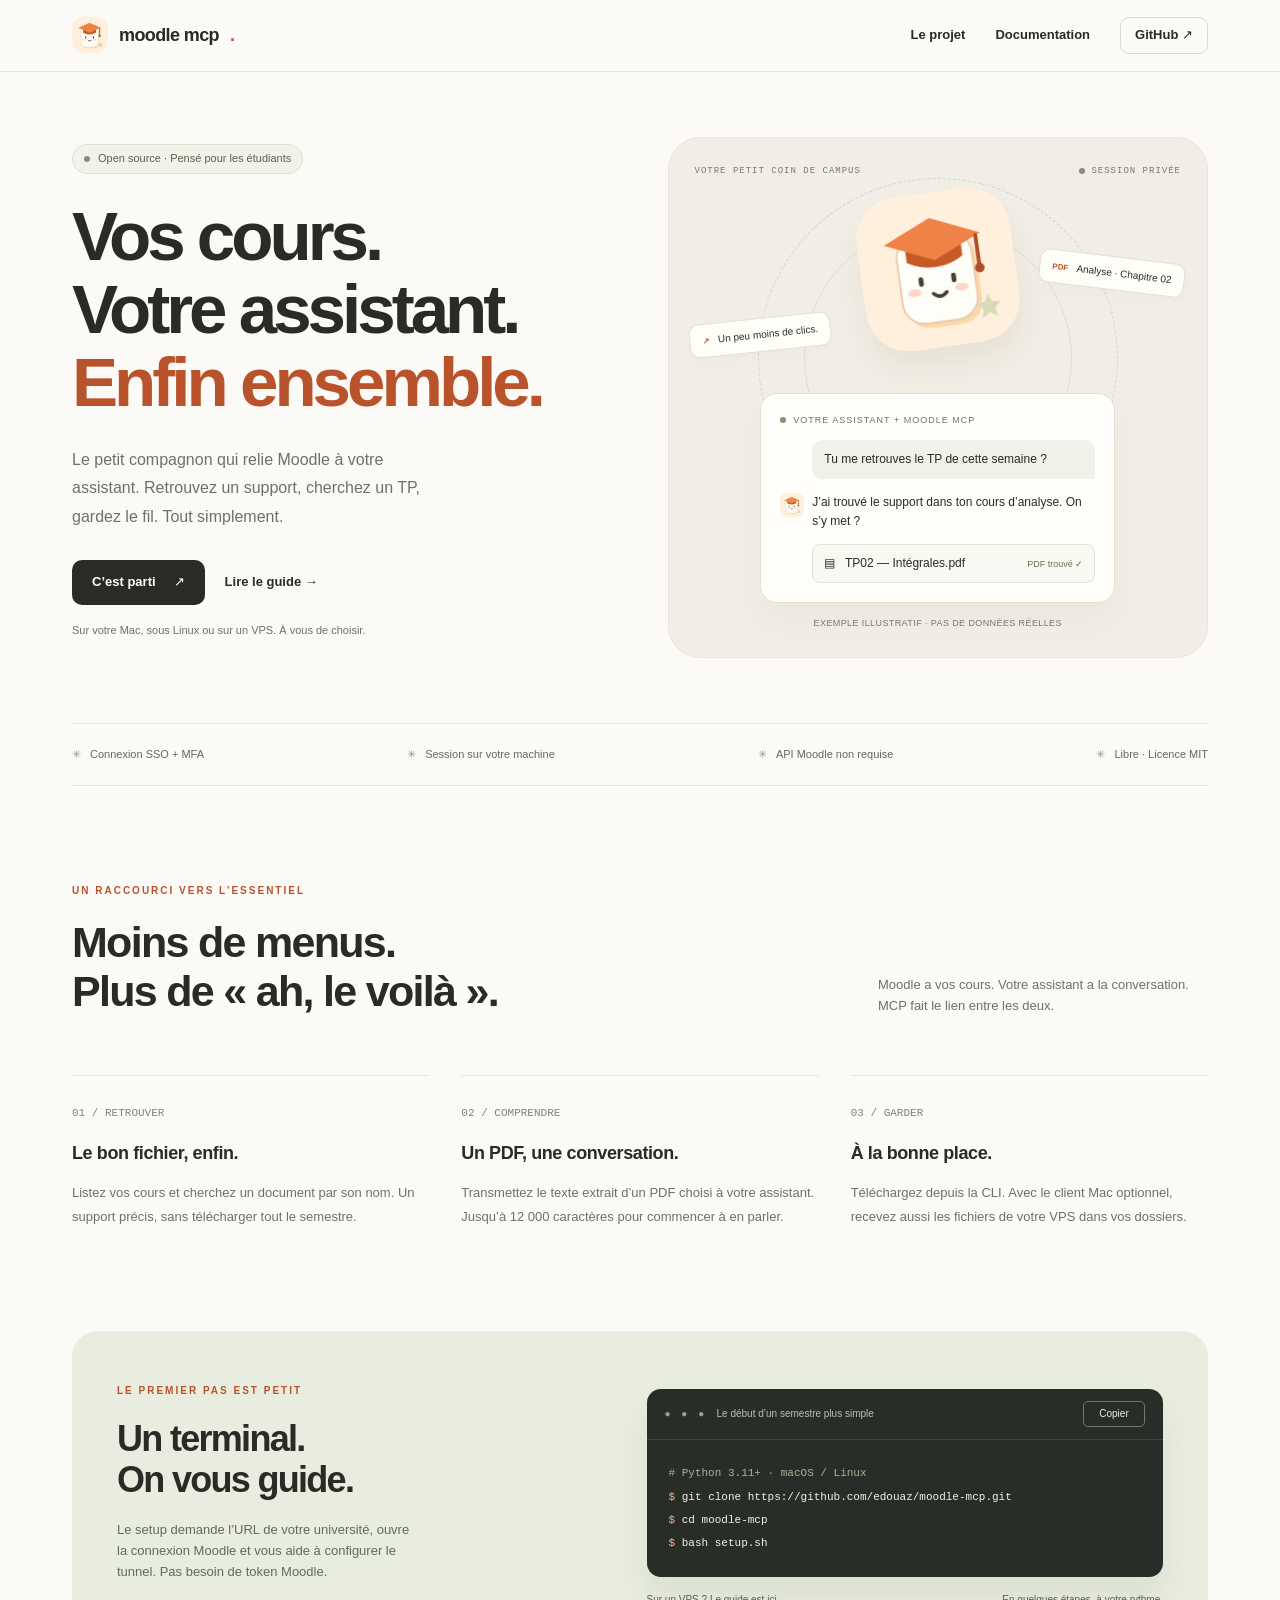
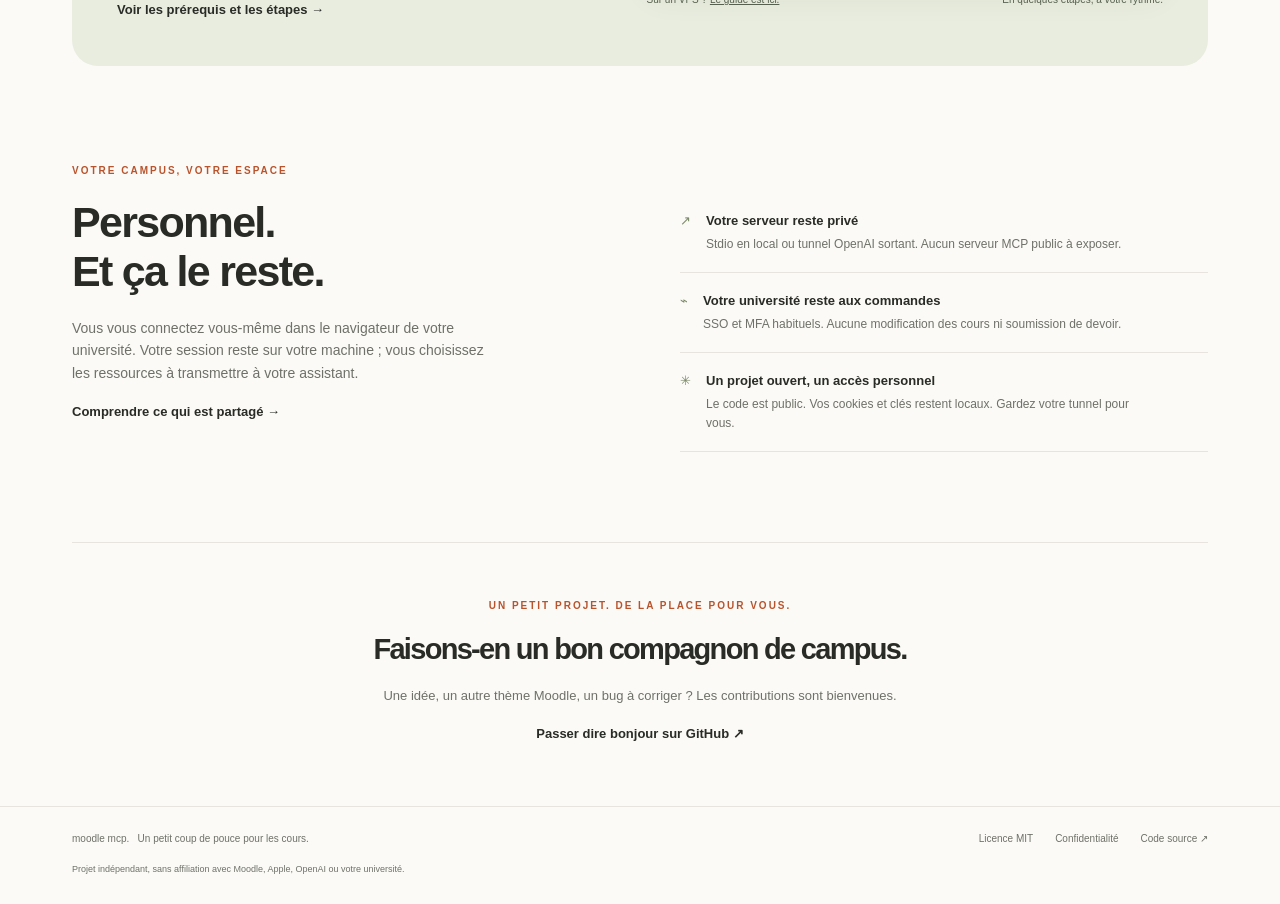
==== docs/index.html @ c66ce932 "docs: add student-friendly branding, guides and GitHub Pages website" ====
<!doctype html>
<html lang="fr">
<head><meta charset="utf-8"><meta name="viewport" content="width=device-width,initial-scale=1"><meta name="description" content="Vos cours Moodle dans votre assistant. Un serveur MCP personnel, un setup CLI guidé et vos ressources à portée de conversation. Sur Mac, Linux ou VPS."><meta name="theme-color" content="#fbfaf7"><meta property="og:title" content="Moodle MCP — Moins de clics. Plus de cours."><meta property="og:description" content="Le petit compagnon qui relie vos cours Moodle à votre assistant. Setup guidé, local ou VPS."><meta property="og:type" content="website"><title>Moodle MCP — Vos cours, à portée de conversation.</title><link rel="icon" href="assets/logo.svg" type="image/svg+xml"><link rel="stylesheet" href="assets/style.css"></head>
<body><a class="skip-link" href="#main">Aller au contenu</a>
<header><nav aria-label="Navigation principale"><a class="brand" href="./"><img src="assets/logo.svg" alt="" width="36" height="36">moodle mcp<span style="color:#b65c30">.</span></a><div class="nav-links"><a class="optional" href="#comment">Le projet</a><a href="guide.html">Documentation</a><a class="nav-github" href="https://github.com/edouaz/moodle-mcp">GitHub ↗</a></div></nav></header>
<main id="main" class="container">
<div class="hero"><div><span class="badge"><span class="dot"></span> Open source · Pensé pour les étudiants</span><h1>Vos cours.<br>Votre assistant.<br><em>Enfin ensemble.</em></h1><p class="lead">Le petit compagnon qui relie Moodle à votre assistant. Retrouvez un support, cherchez un TP, gardez le fil. Tout simplement.</p><div class="actions"><a class="button" href="#installer">C’est parti <span>↗</span></a><a class="text-link" href="guide.html">Lire le guide <span>→</span></a></div><p class="small-note">Sur votre Mac, sous Linux ou sur un VPS. À vous de choisir.</p></div>
<div class="scene" aria-label="Illustration d’une recherche de cours, exemple fictif"><div class="scene-top"><span>VOTRE PETIT COIN DE CAMPUS</span><span><i class="dot"></i> SESSION PRIVÉE</span></div><div class="orbit"></div><img class="mascot" src="assets/logo.svg" alt="Une petite page souriante avec un mortier orange" width="155" height="155"><div class="file-tag"><b>PDF</b> Analyse · Chapitre 02</div><div class="file-tag second"><b>↗</b> Un peu moins de clics.</div><div class="chat"><div class="chat-head"><span class="dot"></span> Votre assistant + Moodle MCP</div><div class="bubble">Tu me retrouves le TP de cette semaine ?</div><div class="answer"><img src="assets/logo.svg" alt="" width="24" height="24"><p>J’ai trouvé le support dans ton cours d’analyse. On s’y met ?</p></div><div class="result"><span>▤ &nbsp; TP02 — Intégrales.pdf</span><span>PDF trouvé ✓</span></div></div><div class="demo-label">EXEMPLE ILLUSTRATIF · PAS DE DONNÉES RÉELLES</div></div></div>
<div class="trust-line"><span>Connexion SSO + MFA</span><span>Session sur votre machine</span><span>API Moodle non requise</span><span>Libre · Licence MIT</span></div>
<section id="comment"><div class="section-intro"><div><span class="eyebrow">Un raccourci vers l’essentiel</span><h2>Moins de menus.<br>Plus de « ah, le voilà ».</h2></div><p>Moodle a vos cours. Votre assistant a la conversation. MCP fait le lien entre les deux.</p></div><div class="features"><article class="feature"><span class="feature-number">01 / RETROUVER</span><h3>Le bon fichier, enfin.</h3><p>Listez vos cours et cherchez un document par son nom. Un support précis, sans télécharger tout le semestre.</p></article><article class="feature"><span class="feature-number">02 / COMPRENDRE</span><h3>Un PDF, une conversation.</h3><p>Transmettez le texte extrait d’un PDF choisi à votre assistant. Jusqu’à 12 000 caractères pour commencer à en parler.</p></article><article class="feature"><span class="feature-number">03 / GARDER</span><h3>À la bonne place.</h3><p>Téléchargez depuis la CLI. Avec le client Mac optionnel, recevez aussi les fichiers de votre VPS dans vos dossiers.</p></article></div></section>
<section class="install-section" id="installer"><div class="install-panel"><div><span class="eyebrow">Le premier pas est petit</span><h2>Un terminal.<br>On vous guide.</h2><p>Le setup demande l’URL de votre université, ouvre la connexion Moodle et vous aide à configurer le tunnel. Pas besoin de token Moodle.</p><a class="text-link" href="guide.html#installation">Voir les prérequis et les étapes →</a></div><div><div class="terminal"><div class="terminal-head"><span><span class="lights">● ● ●</span> &nbsp; Le début d’un semestre plus simple</span><button class="copy-button" id="copy" type="button" aria-label="Copier les trois commandes d’installation">Copier</button></div><pre><span class="comment"># Python 3.11+ · macOS / Linux</span>
<span class="prompt">$</span> git clone https://github.com/edouaz/moodle-mcp.git
<span class="prompt">$</span> cd moodle-mcp
<span class="prompt">$</span> bash setup.sh</pre></div><div class="install-footer"><span>Sur un VPS ? <a href="guide.html#vps">Le guide est ici.</a></span><span id="copy-status" role="status" aria-live="polite">En quelques étapes, à votre rythme.</span></div></div></div></section>
<section class="privacy"><div><span class="eyebrow">Votre campus, votre espace</span><h2>Personnel.<br>Et ça le reste.</h2><p>Vous vous connectez vous-même dans le navigateur de votre université. Votre session reste sur votre machine ; vous choisissez les ressources à transmettre à votre assistant.</p><a class="text-link" href="guide.html#confidentialite">Comprendre ce qui est partagé →</a></div><div class="privacy-list"><div class="privacy-item"><span>↗</span><div><strong>Votre serveur reste privé</strong><p>Stdio en local ou tunnel OpenAI sortant. Aucun serveur MCP public à exposer.</p></div></div><div class="privacy-item"><span>⌁</span><div><strong>Votre université reste aux commandes</strong><p>SSO et MFA habituels. Aucune modification des cours ni soumission de devoir.</p></div></div><div class="privacy-item"><span>✳</span><div><strong>Un projet ouvert, un accès personnel</strong><p>Le code est public. Vos cookies et clés restent locaux. Gardez votre tunnel pour vous.</p></div></div></div></section>
<div class="closing"><span class="eyebrow">Un petit projet. De la place pour vous.</span><h2>Faisons-en un bon compagnon de campus.</h2><p>Une idée, un autre thème Moodle, un bug à corriger ? Les contributions sont bienvenues.</p><a class="text-link" href="https://github.com/edouaz/moodle-mcp/blob/main/CONTRIBUTING.md">Passer dire bonjour sur GitHub ↗</a></div>
</main><footer><div class="container footer-inner"><span>moodle mcp. &nbsp; Un petit coup de pouce pour les cours.</span><div class="footer-links"><a href="https://github.com/edouaz/moodle-mcp/blob/main/LICENSE">Licence MIT</a><a href="guide.html#confidentialite">Confidentialité</a><a href="https://github.com/edouaz/moodle-mcp">Code source ↗</a></div></div><div class="container" style="margin-top:15px;font-size:9px">Projet indépendant, sans affiliation avec Moodle, Apple, OpenAI ou votre université.</div></footer>
<script src="assets/site.js" defer></script></body></html>
---- docs/assets/style.css ----
:root{--ink:#292b26;--muted:#6f7168;--paper:#fbfaf7;--line:#e6e4dc;--orange:#b9532b;--peach:#f6e7d6;--green:#e9eddf;--mono:ui-monospace,SFMono-Regular,Consolas,monospace}*{box-sizing:border-box}html{scroll-behavior:smooth;scroll-padding-top:95px}body{margin:0;background:var(--paper);color:var(--ink);font-family:-apple-system,BlinkMacSystemFont,"Segoe UI",sans-serif;line-height:1.6}a{color:inherit;text-decoration:none}a:hover{color:var(--orange)}button{font:inherit}a:focus-visible,button:focus-visible{outline:3px solid var(--orange);outline-offset:5px}header{position:sticky;top:0;z-index:10;background:#fbfaf7f2;backdrop-filter:blur(18px);border-bottom:1px solid var(--line)}nav{max-width:1200px;margin:auto;display:flex;justify-content:space-between;align-items:center;padding:17px 32px}.brand{font-size:18px;font-weight:650;letter-spacing:-.6px;display:flex;align-items:center;gap:11px}.brand img{width:36px;height:36px;border-radius:11px}.nav-links{display:flex;align-items:center;gap:30px;font-size:13px;font-weight:550}.nav-github{border:1px solid #d7d8ce;padding:7px 14px;border-radius:9px}.container{max-width:1200px;margin:auto;padding:0 32px}.eyebrow{text-transform:uppercase;letter-spacing:2px;font-size:10px;font-weight:700;color:var(--orange)}.hero{display:grid;grid-template-columns:1fr 1fr;gap:55px;align-items:center;min-height:645px;padding-top:65px;padding-bottom:65px}.badge{display:inline-flex;align-items:center;gap:8px;font-size:11px;border:1px solid #dfdfd2;background:#f1f2e9;padding:5px 11px;border-radius:30px;color:#59634b}.dot{width:6px;height:6px;border-radius:100%;background:#839370}h1{font-size:clamp(48px,5.4vw,74px);line-height:1.06;letter-spacing:-4px;font-weight:580;margin:26px 0}h1 em{font-style:normal;color:var(--orange)}.lead{color:var(--muted);font-size:16px;max-width:380px;line-height:1.8}.actions{display:flex;flex-wrap:wrap;align-items:center;gap:20px;margin-top:28px}.button{display:inline-flex;align-items:center;gap:18px;padding:12px 20px;border-radius:10px;background:var(--ink);color:white;font-size:13px;font-weight:550;border:0;cursor:pointer}.button:hover{background:var(--orange);color:white}.text-link{font-size:13px;font-weight:600}.small-note{font-size:11px;color:var(--muted);margin-top:17px}.scene{background:#f0eee6;border:1px solid #e7e5dd;border-radius:32px;position:relative;min-height:450px;overflow:hidden;padding:26px}.scene-top{display:flex;align-items:center;justify-content:space-between;font-family:var(--mono);font-size:9px;letter-spacing:1px;color:#767a6c}.scene-top span:last-child{display:flex;align-items:center;gap:6px}.orbit{position:absolute;width:360px;height:360px;border-radius:50%;border:1px dashed #d4d3c6;left:50%;top:40px;transform:translateX(-50%)}.orbit:after{content:"";position:absolute;inset:45px;border:1px solid #e0ddd1;border-radius:50%}.mascot{position:absolute;width:155px;left:50%;top:54px;transform:translateX(-50%) rotate(-8deg);filter:drop-shadow(0 17px 14px #9b74451a);border-radius:43px}.file-tag{position:absolute;top:118px;right:22px;background:#fffdf8;padding:8px 12px;border:1px solid #e5e0d6;border-radius:10px;font-size:10px;transform:rotate(7deg);box-shadow:0 5px 16px #33333305}.file-tag.second{top:180px;left:20px;right:auto;transform:rotate(-6deg)}.file-tag b{color:var(--orange);margin-right:6px;font-size:8px}.chat{position:relative;z-index:1;margin:215px auto 0;max-width:355px;background:#fffefa;border:1px solid #e2dfd4;border-radius:17px;padding:19px;box-shadow:0 18px 30px #7c6e4a0b;font-size:12px}.chat-head{display:flex;align-items:center;gap:7px;font-size:9px;text-transform:uppercase;letter-spacing:1px;color:var(--muted);margin-bottom:12px}.bubble{background:#f1f0e9;padding:10px 12px;border-radius:11px 11px 2px 11px;margin-left:32px}.answer{padding-top:14px;display:flex;gap:8px}.answer img{width:24px;height:24px}.answer p{margin:0}.result{margin:13px 0 0 32px;border:1px solid #e2e3d9;border-radius:8px;padding:9px 11px;display:flex;justify-content:space-between;align-items:center;background:#f8f9f2}.result span:last-child{font-size:9px;color:#65734f}.demo-label{text-align:center;margin-top:13px;font-size:9px;letter-spacing:.4px;color:#767a6c}.trust-line{display:flex;justify-content:space-between;border-top:1px solid var(--line);border-bottom:1px solid var(--line);padding:22px 0;gap:15px;color:#65695c;font-size:11px}.trust-line span:before{content:"✳";color:#8f9b79;margin-right:9px}section{padding:90px 0}h2{font-size:clamp(30px,3.5vw,43px);letter-spacing:-1.7px;line-height:1.15;font-weight:550;margin:16px 0 20px}.section-intro{display:flex;justify-content:space-between;align-items:end;gap:35px;margin-bottom:38px}.section-intro p{max-width:330px;font-size:13px;color:var(--muted);margin-bottom:20px}.features{display:grid;grid-template-columns:repeat(3,1fr);gap:32px}.feature{border-top:1px solid var(--line);padding-top:22px}.feature-number{font-family:var(--mono);font-size:11px;color:#818673}.feature h3{font-size:18px;letter-spacing:-.4px;font-weight:550;margin:16px 0 9px}.feature p{font-size:13px;line-height:1.8;color:var(--muted)}.install-section{padding-top:0}.install-panel{border-radius:26px;background:var(--green);padding:45px;display:grid;grid-template-columns:1fr 1.1fr;gap:60px;align-items:center}.install-panel h2{font-size:36px}.install-panel p{font-size:13px;color:#626b56;max-width:300px}.terminal{background:#292d27;color:#f3f4eb;border-radius:14px;overflow:hidden;box-shadow:0 20px 30px #35442c13}.terminal-head{border-bottom:1px solid #41453b;padding:12px 18px;display:flex;justify-content:space-between;align-items:center;font-size:10px;color:#bcc3b2}.lights{letter-spacing:4px;color:#9aa18b}.terminal pre{margin:0;padding:22px;font-family:var(--mono);font-size:11px;line-height:2.1;overflow:auto}.terminal .comment{color:#a8b59a}.terminal .prompt{color:#f0b58e}.copy-button{background:transparent;border:1px solid #707866;color:#eef0e6;border-radius:5px;font-size:10px;padding:4px 9px;cursor:pointer;min-width:62px}.install-footer{display:flex;justify-content:space-between;gap:12px;margin-top:15px;font-size:10px;color:#57604e}.install-footer a{text-decoration:underline}.privacy{display:grid;grid-template-columns:1fr 1fr;gap:80px;padding-top:0}.privacy p{color:var(--muted);font-size:14px;max-width:425px}.privacy-list{margin-top:37px}.privacy-item{display:flex;gap:15px;border-bottom:1px solid var(--line);padding:18px 0;font-size:13px}.privacy-item span{color:#7a8966}.privacy-item p{margin:0;font-size:12px}.privacy-item strong{display:block;font-size:13px;font-weight:550;margin-bottom:3px}.closing{text-align:center;padding:48px 25px 60px;border-top:1px solid var(--line)}.closing h2{font-size:29px}.closing p{font-size:13px;color:var(--muted)}footer{border-top:1px solid var(--line);padding:24px 0 28px;font-size:10px;color:var(--muted)}.footer-inner{display:flex;justify-content:space-between;align-items:center;gap:20px}.footer-links{display:flex;gap:22px}.guide-layout{display:grid;grid-template-columns:205px 1fr;gap:70px;padding-top:55px;padding-bottom:75px}.sidebar{position:sticky;top:110px;align-self:start;font-size:12px}.sidebar a{display:block;padding:8px 0;color:var(--muted)}.sidebar a:hover{color:var(--orange)}.sidebar strong{font-size:10px;text-transform:uppercase;letter-spacing:1px}.guide-main{max-width:760px}.guide-main h1{font-size:48px;letter-spacing:-2px;margin-top:18px}.guide-main h2{font-size:28px;letter-spacing:-1px;margin-top:0}.guide-main h3{font-size:17px;margin-top:30px}.guide-main section{padding:35px 0;border-top:1px solid var(--line)}.guide-main p,.guide-main li{font-size:14px;color:#5f6458}.guide-main a:not(.button){text-decoration:underline;text-underline-offset:3px;color:var(--orange)}.guide-main code{font-family:var(--mono);font-size:12px;background:#edede5;border-radius:4px;padding:2px 5px}.guide-main pre{background:#292d27;color:#f3f4eb;padding:20px;border-radius:12px;overflow:auto;line-height:1.9}.guide-main pre code{padding:0;background:none;color:inherit}.callout{border-left:3px solid #bd713f;background:#f4ecdf;padding:12px 18px;border-radius:0 8px 8px 0;font-size:13px;margin:22px 0}.guide-main table{width:100%;border-collapse:collapse;font-size:12px;margin:22px 0}.guide-main td,.guide-main th{text-align:left;border-bottom:1px solid var(--line);padding:11px 9px;vertical-align:top}.guide-main details{border-bottom:1px solid var(--line);padding:15px 0}.guide-main summary{cursor:pointer;font-size:14px;font-weight:550}.skip-link{position:absolute;left:10px;top:-100px;background:white;padding:10px;z-index:20}.skip-link:focus{top:10px}@media(max-width:900px){.hero{gap:25px}h1{letter-spacing:-2.5px}.scene{min-height:425px;padding:20px}.file-tag{right:8px;font-size:9px}.file-tag.second{left:8px}.install-panel{gap:30px;padding:30px}.privacy{gap:40px}.guide-layout{gap:30px;grid-template-columns:160px 1fr}}@media(max-width:680px){nav{padding:13px 20px}.container{padding-left:22px;padding-right:22px}.brand{font-size:16px}.nav-links{gap:15px;font-size:11px}.nav-links .optional{display:none}.hero{grid-template-columns:1fr;padding-top:42px;padding-bottom:35px;gap:35px}.hero h1{font-size:56px;max-width:430px}.lead{max-width:390px;font-size:15px}.scene{min-height:430px;max-width:470px;width:100%;margin:auto}.trust-line{flex-wrap:wrap;gap:12px;font-size:10px}.trust-line span{flex-basis:45%}section{padding:55px 0}.section-intro{display:block;margin-bottom:25px}.section-intro p{max-width:100%}.features{grid-template-columns:1fr;gap:13px}.feature{padding-top:15px}.feature h3{margin-top:8px}.install-panel{grid-template-columns:1fr;padding:25px;gap:20px;border-radius:20px}.install-panel h2{font-size:31px}.terminal pre{font-size:10px;padding:15px}.install-footer{font-size:9px}.privacy{grid-template-columns:1fr;gap:5px}.privacy-list{margin-top:0}.footer-inner{align-items:start;flex-direction:column}.guide-layout{display:block;padding-top:30px}.sidebar{position:static;display:flex;gap:15px;overflow:auto;margin-bottom:25px;white-space:nowrap}.sidebar strong{display:none}.guide-main h1{font-size:39px}.guide-main table{font-size:11px}.guide-main td{padding:9px 4px}}@media(prefers-reduced-motion:reduce){html{scroll-behavior:auto}}

.hero>*,.install-panel>*{min-width:0}@media(max-width:680px){.hero h1{font-size:clamp(43px,14vw,56px)}}
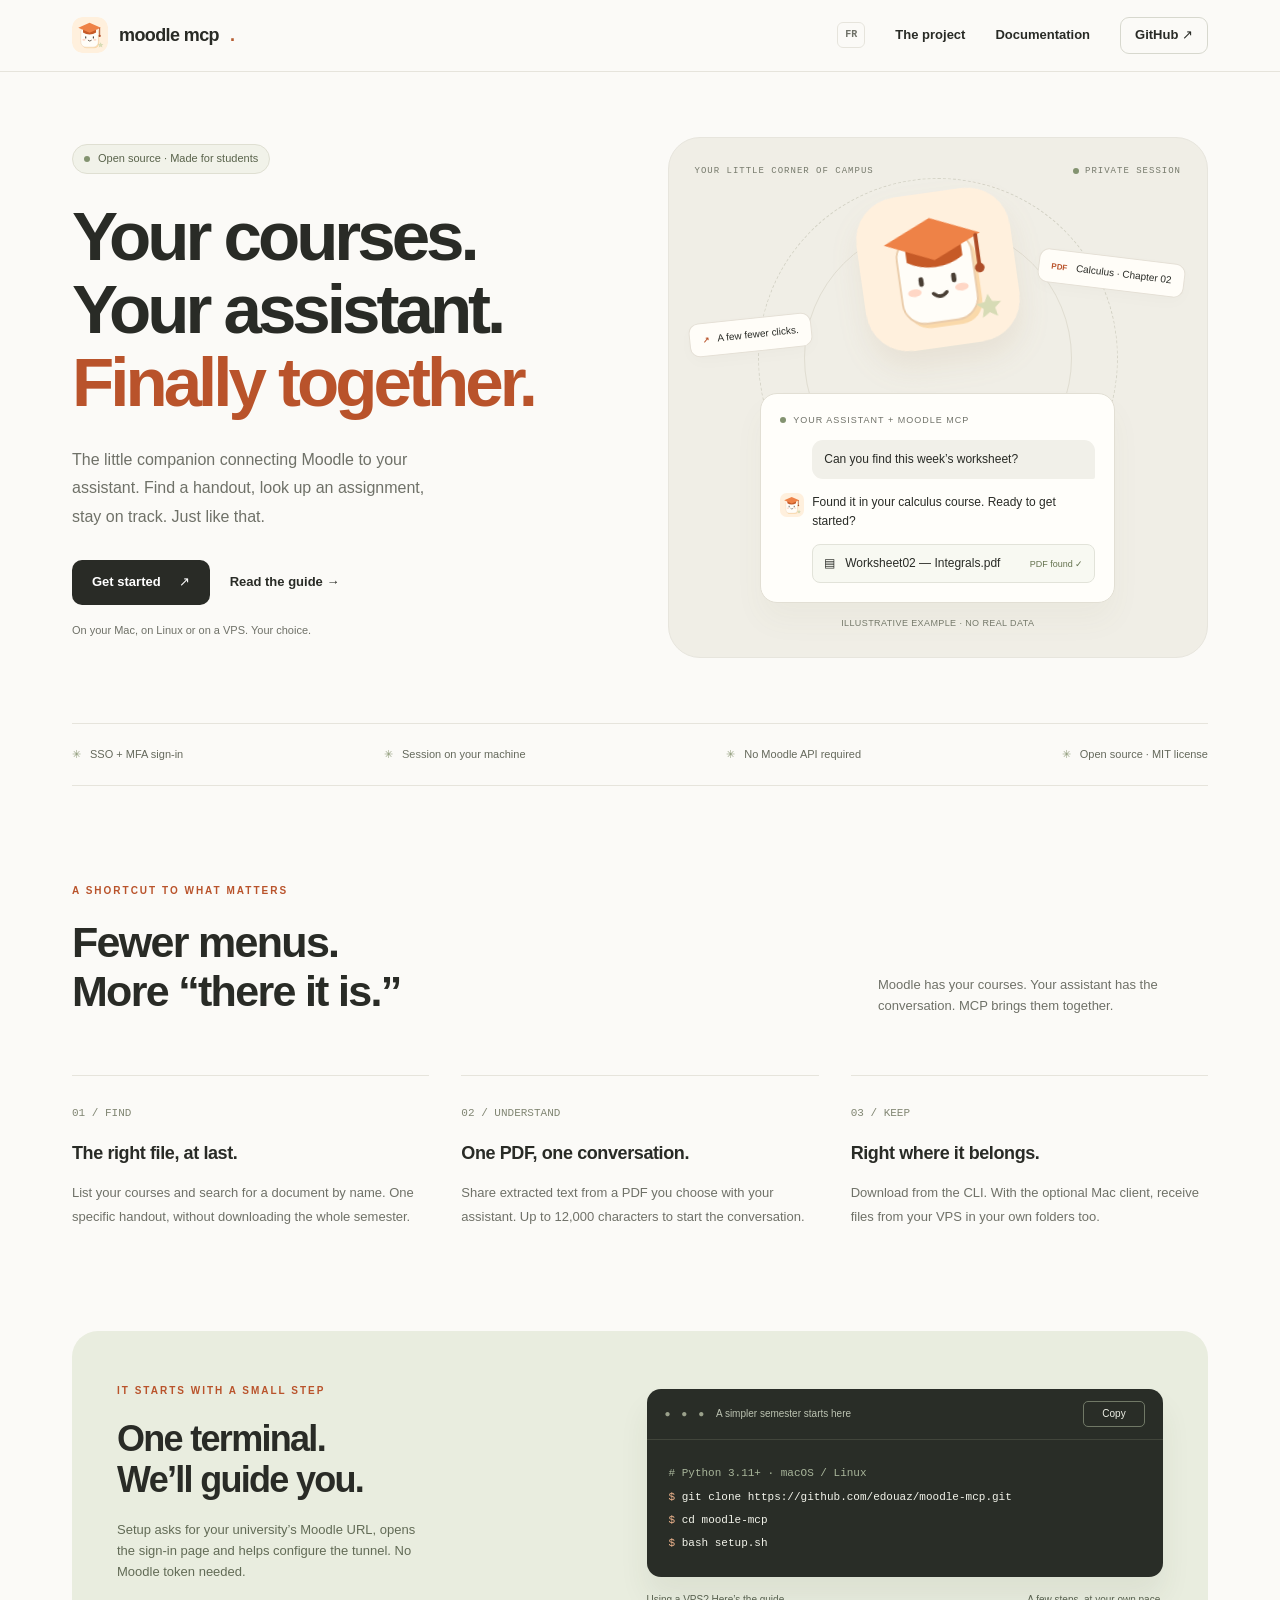
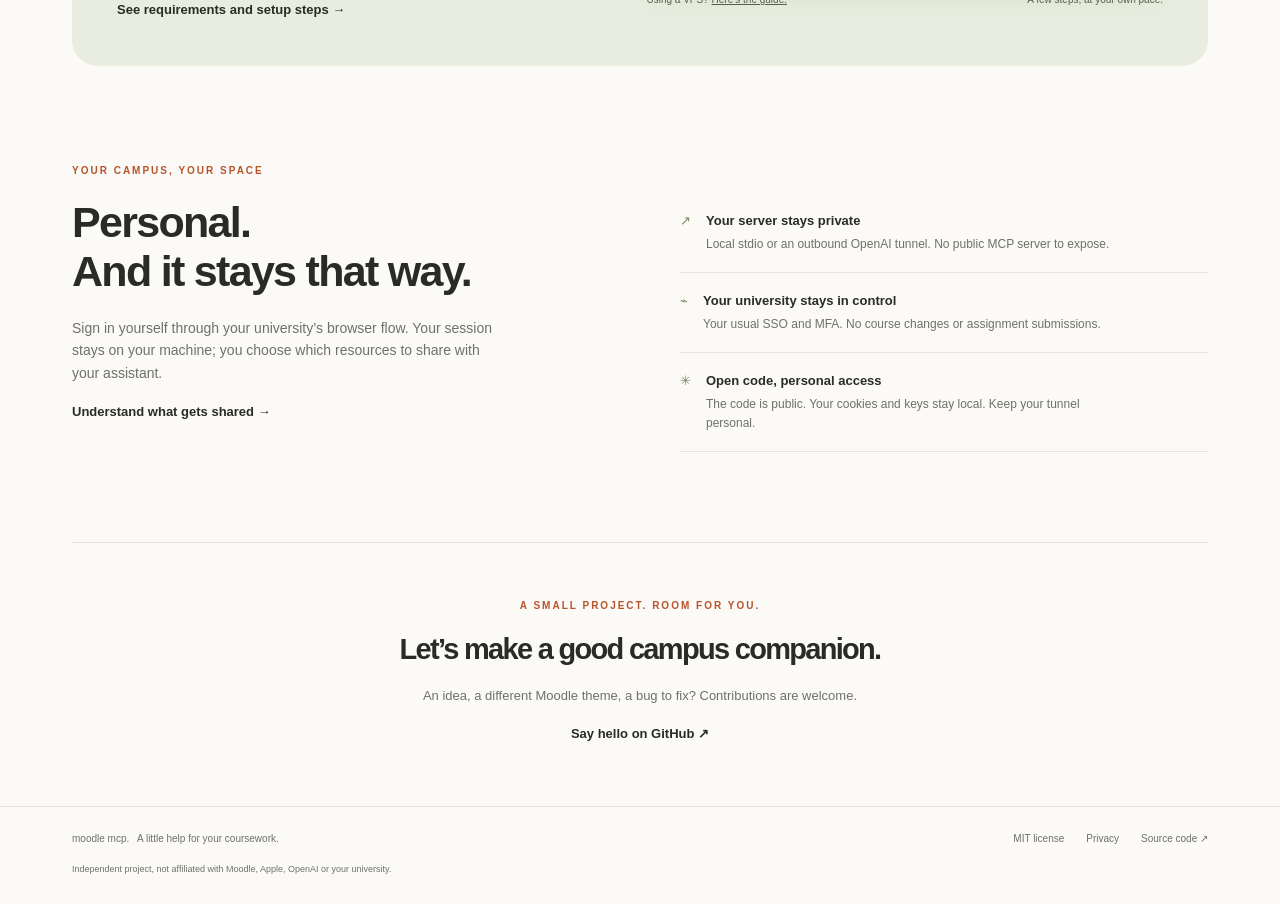
==== commit 1181ed23: "docs: publish English guides and add EN/FR website navigation" ====
--- a/docs/index.html
+++ b/docs/index.html
@@ -1,18 +1,18 @@
 <!doctype html>
-<html lang="fr">
-<head><meta charset="utf-8"><meta name="viewport" content="width=device-width,initial-scale=1"><meta name="description" content="Vos cours Moodle dans votre assistant. Un serveur MCP personnel, un setup CLI guidé et vos ressources à portée de conversation. Sur Mac, Linux ou VPS."><meta name="theme-color" content="#fbfaf7"><meta property="og:title" content="Moodle MCP — Moins de clics. Plus de cours."><meta property="og:description" content="Le petit compagnon qui relie vos cours Moodle à votre assistant. Setup guidé, local ou VPS."><meta property="og:type" content="website"><title>Moodle MCP — Vos cours, à portée de conversation.</title><link rel="icon" href="assets/logo.svg" type="image/svg+xml"><link rel="stylesheet" href="assets/style.css"></head>
-<body><a class="skip-link" href="#main">Aller au contenu</a>
-<header><nav aria-label="Navigation principale"><a class="brand" href="./"><img src="assets/logo.svg" alt="" width="36" height="36">moodle mcp<span style="color:#b65c30">.</span></a><div class="nav-links"><a class="optional" href="#comment">Le projet</a><a href="guide.html">Documentation</a><a class="nav-github" href="https://github.com/edouaz/moodle-mcp">GitHub ↗</a></div></nav></header>
+<html lang="en">
+<head><meta charset="utf-8"><meta name="viewport" content="width=device-width,initial-scale=1"><meta name="description" content="Your Moodle courses in your assistant. A personal MCP server, guided CLI setup and course materials a conversation away. On Mac, Linux or VPS."><meta name="theme-color" content="#fbfaf7"><meta property="og:title" content="Moodle MCP — Fewer clicks. More learning."><meta property="og:description" content="The little companion connecting your Moodle courses to your assistant. Guided setup, local or VPS."><meta property="og:type" content="website"><title>Moodle MCP — Your courses, a conversation away.</title><link rel="icon" href="assets/logo.svg" type="image/svg+xml"><link rel="stylesheet" href="assets/style.css"><link rel="alternate" hreflang="en" href="https://edouaz.github.io/moodle-mcp/"><link rel="alternate" hreflang="fr" href="https://edouaz.github.io/moodle-mcp/fr/"><link rel="alternate" hreflang="x-default" href="https://edouaz.github.io/moodle-mcp/"></head>
+<body><a class="skip-link" href="#main">Skip to content</a>
+<header><nav aria-label="Main navigation"><a class="brand" href="./"><img src="assets/logo.svg" alt="" width="36" height="36">moodle mcp<span style="color:#b65c30">.</span></a><div class="nav-links"><a class="language-switch" href="fr/index.html" lang="fr" hreflang="fr" aria-label="Lire en français">FR</a><a class="optional" href="#comment">The project</a><a href="guide.html">Documentation</a><a class="nav-github" href="https://github.com/edouaz/moodle-mcp">GitHub ↗</a></div></nav></header>
 <main id="main" class="container">
-<div class="hero"><div><span class="badge"><span class="dot"></span> Open source · Pensé pour les étudiants</span><h1>Vos cours.<br>Votre assistant.<br><em>Enfin ensemble.</em></h1><p class="lead">Le petit compagnon qui relie Moodle à votre assistant. Retrouvez un support, cherchez un TP, gardez le fil. Tout simplement.</p><div class="actions"><a class="button" href="#installer">C’est parti <span>↗</span></a><a class="text-link" href="guide.html">Lire le guide <span>→</span></a></div><p class="small-note">Sur votre Mac, sous Linux ou sur un VPS. À vous de choisir.</p></div>
-<div class="scene" aria-label="Illustration d’une recherche de cours, exemple fictif"><div class="scene-top"><span>VOTRE PETIT COIN DE CAMPUS</span><span><i class="dot"></i> SESSION PRIVÉE</span></div><div class="orbit"></div><img class="mascot" src="assets/logo.svg" alt="Une petite page souriante avec un mortier orange" width="155" height="155"><div class="file-tag"><b>PDF</b> Analyse · Chapitre 02</div><div class="file-tag second"><b>↗</b> Un peu moins de clics.</div><div class="chat"><div class="chat-head"><span class="dot"></span> Votre assistant + Moodle MCP</div><div class="bubble">Tu me retrouves le TP de cette semaine ?</div><div class="answer"><img src="assets/logo.svg" alt="" width="24" height="24"><p>J’ai trouvé le support dans ton cours d’analyse. On s’y met ?</p></div><div class="result"><span>▤ &nbsp; TP02 — Intégrales.pdf</span><span>PDF trouvé ✓</span></div></div><div class="demo-label">EXEMPLE ILLUSTRATIF · PAS DE DONNÉES RÉELLES</div></div></div>
-<div class="trust-line"><span>Connexion SSO + MFA</span><span>Session sur votre machine</span><span>API Moodle non requise</span><span>Libre · Licence MIT</span></div>
-<section id="comment"><div class="section-intro"><div><span class="eyebrow">Un raccourci vers l’essentiel</span><h2>Moins de menus.<br>Plus de « ah, le voilà ».</h2></div><p>Moodle a vos cours. Votre assistant a la conversation. MCP fait le lien entre les deux.</p></div><div class="features"><article class="feature"><span class="feature-number">01 / RETROUVER</span><h3>Le bon fichier, enfin.</h3><p>Listez vos cours et cherchez un document par son nom. Un support précis, sans télécharger tout le semestre.</p></article><article class="feature"><span class="feature-number">02 / COMPRENDRE</span><h3>Un PDF, une conversation.</h3><p>Transmettez le texte extrait d’un PDF choisi à votre assistant. Jusqu’à 12 000 caractères pour commencer à en parler.</p></article><article class="feature"><span class="feature-number">03 / GARDER</span><h3>À la bonne place.</h3><p>Téléchargez depuis la CLI. Avec le client Mac optionnel, recevez aussi les fichiers de votre VPS dans vos dossiers.</p></article></div></section>
-<section class="install-section" id="installer"><div class="install-panel"><div><span class="eyebrow">Le premier pas est petit</span><h2>Un terminal.<br>On vous guide.</h2><p>Le setup demande l’URL de votre université, ouvre la connexion Moodle et vous aide à configurer le tunnel. Pas besoin de token Moodle.</p><a class="text-link" href="guide.html#installation">Voir les prérequis et les étapes →</a></div><div><div class="terminal"><div class="terminal-head"><span><span class="lights">● ● ●</span> &nbsp; Le début d’un semestre plus simple</span><button class="copy-button" id="copy" type="button" aria-label="Copier les trois commandes d’installation">Copier</button></div><pre><span class="comment"># Python 3.11+ · macOS / Linux</span>
+<div class="hero"><div><span class="badge"><span class="dot"></span> Open source · Made for students</span><h1>Your courses.<br>Your assistant.<br><em>Finally together.</em></h1><p class="lead">The little companion connecting Moodle to your assistant. Find a handout, look up an assignment, stay on track. Just like that.</p><div class="actions"><a class="button" href="#installer">Get started <span>↗</span></a><a class="text-link" href="guide.html">Read the guide <span>→</span></a></div><p class="small-note">On your Mac, on Linux or on a VPS. Your choice.</p></div>
+<div class="scene" aria-label="Illustrative course search with fictional data"><div class="scene-top"><span>YOUR LITTLE CORNER OF CAMPUS</span><span><i class="dot"></i> PRIVATE SESSION</span></div><div class="orbit"></div><img class="mascot" src="assets/logo.svg" alt="A smiling little page wearing an orange graduation cap" width="155" height="155"><div class="file-tag"><b>PDF</b> Calculus · Chapter 02</div><div class="file-tag second"><b>↗</b> A few fewer clicks.</div><div class="chat"><div class="chat-head"><span class="dot"></span> Your assistant + Moodle MCP</div><div class="bubble">Can you find this week’s worksheet?</div><div class="answer"><img src="assets/logo.svg" alt="" width="24" height="24"><p>Found it in your calculus course. Ready to get started?</p></div><div class="result"><span>▤ &nbsp; Worksheet02 — Integrals.pdf</span><span>PDF found ✓</span></div></div><div class="demo-label">ILLUSTRATIVE EXAMPLE · NO REAL DATA</div></div></div>
+<div class="trust-line"><span>SSO + MFA sign-in</span><span>Session on your machine</span><span>No Moodle API required</span><span>Open source · MIT license</span></div>
+<section id="comment"><div class="section-intro"><div><span class="eyebrow">A shortcut to what matters</span><h2>Fewer menus.<br>More “there it is.”</h2></div><p>Moodle has your courses. Your assistant has the conversation. MCP brings them together.</p></div><div class="features"><article class="feature"><span class="feature-number">01 / FIND</span><h3>The right file, at last.</h3><p>List your courses and search for a document by name. One specific handout, without downloading the whole semester.</p></article><article class="feature"><span class="feature-number">02 / UNDERSTAND</span><h3>One PDF, one conversation.</h3><p>Share extracted text from a PDF you choose with your assistant. Up to 12,000 characters to start the conversation.</p></article><article class="feature"><span class="feature-number">03 / KEEP</span><h3>Right where it belongs.</h3><p>Download from the CLI. With the optional Mac client, receive files from your VPS in your own folders too.</p></article></div></section>
+<section class="install-section" id="installer"><div class="install-panel"><div><span class="eyebrow">It starts with a small step</span><h2>One terminal.<br>We’ll guide you.</h2><p>Setup asks for your university’s Moodle URL, opens the sign-in page and helps configure the tunnel. No Moodle token needed.</p><a class="text-link" href="guide.html#installation">See requirements and setup steps →</a></div><div><div class="terminal"><div class="terminal-head"><span><span class="lights">● ● ●</span> &nbsp; A simpler semester starts here</span><button class="copy-button" id="copy" type="button" aria-label="Copy the three installation commands">Copy</button></div><pre><span class="comment"># Python 3.11+ · macOS / Linux</span>
 <span class="prompt">$</span> git clone https://github.com/edouaz/moodle-mcp.git
 <span class="prompt">$</span> cd moodle-mcp
-<span class="prompt">$</span> bash setup.sh</pre></div><div class="install-footer"><span>Sur un VPS ? <a href="guide.html#vps">Le guide est ici.</a></span><span id="copy-status" role="status" aria-live="polite">En quelques étapes, à votre rythme.</span></div></div></div></section>
-<section class="privacy"><div><span class="eyebrow">Votre campus, votre espace</span><h2>Personnel.<br>Et ça le reste.</h2><p>Vous vous connectez vous-même dans le navigateur de votre université. Votre session reste sur votre machine ; vous choisissez les ressources à transmettre à votre assistant.</p><a class="text-link" href="guide.html#confidentialite">Comprendre ce qui est partagé →</a></div><div class="privacy-list"><div class="privacy-item"><span>↗</span><div><strong>Votre serveur reste privé</strong><p>Stdio en local ou tunnel OpenAI sortant. Aucun serveur MCP public à exposer.</p></div></div><div class="privacy-item"><span>⌁</span><div><strong>Votre université reste aux commandes</strong><p>SSO et MFA habituels. Aucune modification des cours ni soumission de devoir.</p></div></div><div class="privacy-item"><span>✳</span><div><strong>Un projet ouvert, un accès personnel</strong><p>Le code est public. Vos cookies et clés restent locaux. Gardez votre tunnel pour vous.</p></div></div></div></section>
-<div class="closing"><span class="eyebrow">Un petit projet. De la place pour vous.</span><h2>Faisons-en un bon compagnon de campus.</h2><p>Une idée, un autre thème Moodle, un bug à corriger ? Les contributions sont bienvenues.</p><a class="text-link" href="https://github.com/edouaz/moodle-mcp/blob/main/CONTRIBUTING.md">Passer dire bonjour sur GitHub ↗</a></div>
-</main><footer><div class="container footer-inner"><span>moodle mcp. &nbsp; Un petit coup de pouce pour les cours.</span><div class="footer-links"><a href="https://github.com/edouaz/moodle-mcp/blob/main/LICENSE">Licence MIT</a><a href="guide.html#confidentialite">Confidentialité</a><a href="https://github.com/edouaz/moodle-mcp">Code source ↗</a></div></div><div class="container" style="margin-top:15px;font-size:9px">Projet indépendant, sans affiliation avec Moodle, Apple, OpenAI ou votre université.</div></footer>
+<span class="prompt">$</span> bash setup.sh</pre></div><div class="install-footer"><span>Using a VPS? <a href="guide.html#vps">Here’s the guide.</a></span><span id="copy-status" role="status" aria-live="polite">A few steps, at your own pace.</span></div></div></div></section>
+<section class="privacy"><div><span class="eyebrow">Your campus, your space</span><h2>Personal.<br>And it stays that way.</h2><p>Sign in yourself through your university’s browser flow. Your session stays on your machine; you choose which resources to share with your assistant.</p><a class="text-link" href="guide.html#confidentialite">Understand what gets shared →</a></div><div class="privacy-list"><div class="privacy-item"><span>↗</span><div><strong>Your server stays private</strong><p>Local stdio or an outbound OpenAI tunnel. No public MCP server to expose.</p></div></div><div class="privacy-item"><span>⌁</span><div><strong>Your university stays in control</strong><p>Your usual SSO and MFA. No course changes or assignment submissions.</p></div></div><div class="privacy-item"><span>✳</span><div><strong>Open code, personal access</strong><p>The code is public. Your cookies and keys stay local. Keep your tunnel personal.</p></div></div></div></section>
+<div class="closing"><span class="eyebrow">A small project. Room for you.</span><h2>Let’s make a good campus companion.</h2><p>An idea, a different Moodle theme, a bug to fix? Contributions are welcome.</p><a class="text-link" href="https://github.com/edouaz/moodle-mcp/blob/main/CONTRIBUTING.md">Say hello on GitHub ↗</a></div>
+</main><footer><div class="container footer-inner"><span>moodle mcp. &nbsp; A little help for your coursework.</span><div class="footer-links"><a href="https://github.com/edouaz/moodle-mcp/blob/main/LICENSE">MIT license</a><a href="guide.html#confidentialite">Privacy</a><a href="https://github.com/edouaz/moodle-mcp">Source code ↗</a></div></div><div class="container" style="margin-top:15px;font-size:9px">Independent project, not affiliated with Moodle, Apple, OpenAI or your university.</div></footer>
 <script src="assets/site.js" defer></script></body></html>
--- a/docs/assets/style.css
+++ b/docs/assets/style.css
@@ -1,3 +1,5 @@
 :root{--ink:#292b26;--muted:#6f7168;--paper:#fbfaf7;--line:#e6e4dc;--orange:#b9532b;--peach:#f6e7d6;--green:#e9eddf;--mono:ui-monospace,SFMono-Regular,Consolas,monospace}*{box-sizing:border-box}html{scroll-behavior:smooth;scroll-padding-top:95px}body{margin:0;background:var(--paper);color:var(--ink);font-family:-apple-system,BlinkMacSystemFont,"Segoe UI",sans-serif;line-height:1.6}a{color:inherit;text-decoration:none}a:hover{color:var(--orange)}button{font:inherit}a:focus-visible,button:focus-visible{outline:3px solid var(--orange);outline-offset:5px}header{position:sticky;top:0;z-index:10;background:#fbfaf7f2;backdrop-filter:blur(18px);border-bottom:1px solid var(--line)}nav{max-width:1200px;margin:auto;display:flex;justify-content:space-between;align-items:center;padding:17px 32px}.brand{font-size:18px;font-weight:650;letter-spacing:-.6px;display:flex;align-items:center;gap:11px}.brand img{width:36px;height:36px;border-radius:11px}.nav-links{display:flex;align-items:center;gap:30px;font-size:13px;font-weight:550}.nav-github{border:1px solid #d7d8ce;padding:7px 14px;border-radius:9px}.container{max-width:1200px;margin:auto;padding:0 32px}.eyebrow{text-transform:uppercase;letter-spacing:2px;font-size:10px;font-weight:700;color:var(--orange)}.hero{display:grid;grid-template-columns:1fr 1fr;gap:55px;align-items:center;min-height:645px;padding-top:65px;padding-bottom:65px}.badge{display:inline-flex;align-items:center;gap:8px;font-size:11px;border:1px solid #dfdfd2;background:#f1f2e9;padding:5px 11px;border-radius:30px;color:#59634b}.dot{width:6px;height:6px;border-radius:100%;background:#839370}h1{font-size:clamp(48px,5.4vw,74px);line-height:1.06;letter-spacing:-4px;font-weight:580;margin:26px 0}h1 em{font-style:normal;color:var(--orange)}.lead{color:var(--muted);font-size:16px;max-width:380px;line-height:1.8}.actions{display:flex;flex-wrap:wrap;align-items:center;gap:20px;margin-top:28px}.button{display:inline-flex;align-items:center;gap:18px;padding:12px 20px;border-radius:10px;background:var(--ink);color:white;font-size:13px;font-weight:550;border:0;cursor:pointer}.button:hover{background:var(--orange);color:white}.text-link{font-size:13px;font-weight:600}.small-note{font-size:11px;color:var(--muted);margin-top:17px}.scene{background:#f0eee6;border:1px solid #e7e5dd;border-radius:32px;position:relative;min-height:450px;overflow:hidden;padding:26px}.scene-top{display:flex;align-items:center;justify-content:space-between;font-family:var(--mono);font-size:9px;letter-spacing:1px;color:#767a6c}.scene-top span:last-child{display:flex;align-items:center;gap:6px}.orbit{position:absolute;width:360px;height:360px;border-radius:50%;border:1px dashed #d4d3c6;left:50%;top:40px;transform:translateX(-50%)}.orbit:after{content:"";position:absolute;inset:45px;border:1px solid #e0ddd1;border-radius:50%}.mascot{position:absolute;width:155px;left:50%;top:54px;transform:translateX(-50%) rotate(-8deg);filter:drop-shadow(0 17px 14px #9b74451a);border-radius:43px}.file-tag{position:absolute;top:118px;right:22px;background:#fffdf8;padding:8px 12px;border:1px solid #e5e0d6;border-radius:10px;font-size:10px;transform:rotate(7deg);box-shadow:0 5px 16px #33333305}.file-tag.second{top:180px;left:20px;right:auto;transform:rotate(-6deg)}.file-tag b{color:var(--orange);margin-right:6px;font-size:8px}.chat{position:relative;z-index:1;margin:215px auto 0;max-width:355px;background:#fffefa;border:1px solid #e2dfd4;border-radius:17px;padding:19px;box-shadow:0 18px 30px #7c6e4a0b;font-size:12px}.chat-head{display:flex;align-items:center;gap:7px;font-size:9px;text-transform:uppercase;letter-spacing:1px;color:var(--muted);margin-bottom:12px}.bubble{background:#f1f0e9;padding:10px 12px;border-radius:11px 11px 2px 11px;margin-left:32px}.answer{padding-top:14px;display:flex;gap:8px}.answer img{width:24px;height:24px}.answer p{margin:0}.result{margin:13px 0 0 32px;border:1px solid #e2e3d9;border-radius:8px;padding:9px 11px;display:flex;justify-content:space-between;align-items:center;background:#f8f9f2}.result span:last-child{font-size:9px;color:#65734f}.demo-label{text-align:center;margin-top:13px;font-size:9px;letter-spacing:.4px;color:#767a6c}.trust-line{display:flex;justify-content:space-between;border-top:1px solid var(--line);border-bottom:1px solid var(--line);padding:22px 0;gap:15px;color:#65695c;font-size:11px}.trust-line span:before{content:"✳";color:#8f9b79;margin-right:9px}section{padding:90px 0}h2{font-size:clamp(30px,3.5vw,43px);letter-spacing:-1.7px;line-height:1.15;font-weight:550;margin:16px 0 20px}.section-intro{display:flex;justify-content:space-between;align-items:end;gap:35px;margin-bottom:38px}.section-intro p{max-width:330px;font-size:13px;color:var(--muted);margin-bottom:20px}.features{display:grid;grid-template-columns:repeat(3,1fr);gap:32px}.feature{border-top:1px solid var(--line);padding-top:22px}.feature-number{font-family:var(--mono);font-size:11px;color:#818673}.feature h3{font-size:18px;letter-spacing:-.4px;font-weight:550;margin:16px 0 9px}.feature p{font-size:13px;line-height:1.8;color:var(--muted)}.install-section{padding-top:0}.install-panel{border-radius:26px;background:var(--green);padding:45px;display:grid;grid-template-columns:1fr 1.1fr;gap:60px;align-items:center}.install-panel h2{font-size:36px}.install-panel p{font-size:13px;color:#626b56;max-width:300px}.terminal{background:#292d27;color:#f3f4eb;border-radius:14px;overflow:hidden;box-shadow:0 20px 30px #35442c13}.terminal-head{border-bottom:1px solid #41453b;padding:12px 18px;display:flex;justify-content:space-between;align-items:center;font-size:10px;color:#bcc3b2}.lights{letter-spacing:4px;color:#9aa18b}.terminal pre{margin:0;padding:22px;font-family:var(--mono);font-size:11px;line-height:2.1;overflow:auto}.terminal .comment{color:#a8b59a}.terminal .prompt{color:#f0b58e}.copy-button{background:transparent;border:1px solid #707866;color:#eef0e6;border-radius:5px;font-size:10px;padding:4px 9px;cursor:pointer;min-width:62px}.install-footer{display:flex;justify-content:space-between;gap:12px;margin-top:15px;font-size:10px;color:#57604e}.install-footer a{text-decoration:underline}.privacy{display:grid;grid-template-columns:1fr 1fr;gap:80px;padding-top:0}.privacy p{color:var(--muted);font-size:14px;max-width:425px}.privacy-list{margin-top:37px}.privacy-item{display:flex;gap:15px;border-bottom:1px solid var(--line);padding:18px 0;font-size:13px}.privacy-item span{color:#7a8966}.privacy-item p{margin:0;font-size:12px}.privacy-item strong{display:block;font-size:13px;font-weight:550;margin-bottom:3px}.closing{text-align:center;padding:48px 25px 60px;border-top:1px solid var(--line)}.closing h2{font-size:29px}.closing p{font-size:13px;color:var(--muted)}footer{border-top:1px solid var(--line);padding:24px 0 28px;font-size:10px;color:var(--muted)}.footer-inner{display:flex;justify-content:space-between;align-items:center;gap:20px}.footer-links{display:flex;gap:22px}.guide-layout{display:grid;grid-template-columns:205px 1fr;gap:70px;padding-top:55px;padding-bottom:75px}.sidebar{position:sticky;top:110px;align-self:start;font-size:12px}.sidebar a{display:block;padding:8px 0;color:var(--muted)}.sidebar a:hover{color:var(--orange)}.sidebar strong{font-size:10px;text-transform:uppercase;letter-spacing:1px}.guide-main{max-width:760px}.guide-main h1{font-size:48px;letter-spacing:-2px;margin-top:18px}.guide-main h2{font-size:28px;letter-spacing:-1px;margin-top:0}.guide-main h3{font-size:17px;margin-top:30px}.guide-main section{padding:35px 0;border-top:1px solid var(--line)}.guide-main p,.guide-main li{font-size:14px;color:#5f6458}.guide-main a:not(.button){text-decoration:underline;text-underline-offset:3px;color:var(--orange)}.guide-main code{font-family:var(--mono);font-size:12px;background:#edede5;border-radius:4px;padding:2px 5px}.guide-main pre{background:#292d27;color:#f3f4eb;padding:20px;border-radius:12px;overflow:auto;line-height:1.9}.guide-main pre code{padding:0;background:none;color:inherit}.callout{border-left:3px solid #bd713f;background:#f4ecdf;padding:12px 18px;border-radius:0 8px 8px 0;font-size:13px;margin:22px 0}.guide-main table{width:100%;border-collapse:collapse;font-size:12px;margin:22px 0}.guide-main td,.guide-main th{text-align:left;border-bottom:1px solid var(--line);padding:11px 9px;vertical-align:top}.guide-main details{border-bottom:1px solid var(--line);padding:15px 0}.guide-main summary{cursor:pointer;font-size:14px;font-weight:550}.skip-link{position:absolute;left:10px;top:-100px;background:white;padding:10px;z-index:20}.skip-link:focus{top:10px}@media(max-width:900px){.hero{gap:25px}h1{letter-spacing:-2.5px}.scene{min-height:425px;padding:20px}.file-tag{right:8px;font-size:9px}.file-tag.second{left:8px}.install-panel{gap:30px;padding:30px}.privacy{gap:40px}.guide-layout{gap:30px;grid-template-columns:160px 1fr}}@media(max-width:680px){nav{padding:13px 20px}.container{padding-left:22px;padding-right:22px}.brand{font-size:16px}.nav-links{gap:15px;font-size:11px}.nav-links .optional{display:none}.hero{grid-template-columns:1fr;padding-top:42px;padding-bottom:35px;gap:35px}.hero h1{font-size:56px;max-width:430px}.lead{max-width:390px;font-size:15px}.scene{min-height:430px;max-width:470px;width:100%;margin:auto}.trust-line{flex-wrap:wrap;gap:12px;font-size:10px}.trust-line span{flex-basis:45%}section{padding:55px 0}.section-intro{display:block;margin-bottom:25px}.section-intro p{max-width:100%}.features{grid-template-columns:1fr;gap:13px}.feature{padding-top:15px}.feature h3{margin-top:8px}.install-panel{grid-template-columns:1fr;padding:25px;gap:20px;border-radius:20px}.install-panel h2{font-size:31px}.terminal pre{font-size:10px;padding:15px}.install-footer{font-size:9px}.privacy{grid-template-columns:1fr;gap:5px}.privacy-list{margin-top:0}.footer-inner{align-items:start;flex-direction:column}.guide-layout{display:block;padding-top:30px}.sidebar{position:static;display:flex;gap:15px;overflow:auto;margin-bottom:25px;white-space:nowrap}.sidebar strong{display:none}.guide-main h1{font-size:39px}.guide-main table{font-size:11px}.guide-main td{padding:9px 4px}}@media(prefers-reduced-motion:reduce){html{scroll-behavior:auto}}
 
 .hero>*,.install-panel>*{min-width:0}@media(max-width:680px){.hero h1{font-size:clamp(43px,14vw,56px)}}
+.language-switch{font-family:var(--mono);font-size:10px;border:1px solid var(--line);padding:4px 7px;border-radius:6px;color:var(--muted)}
+@media(max-width:360px){.nav-links{gap:8px}.brand{gap:5px;font-size:14px}.brand img{width:28px;height:28px}.nav-github{padding:6px 8px}}
